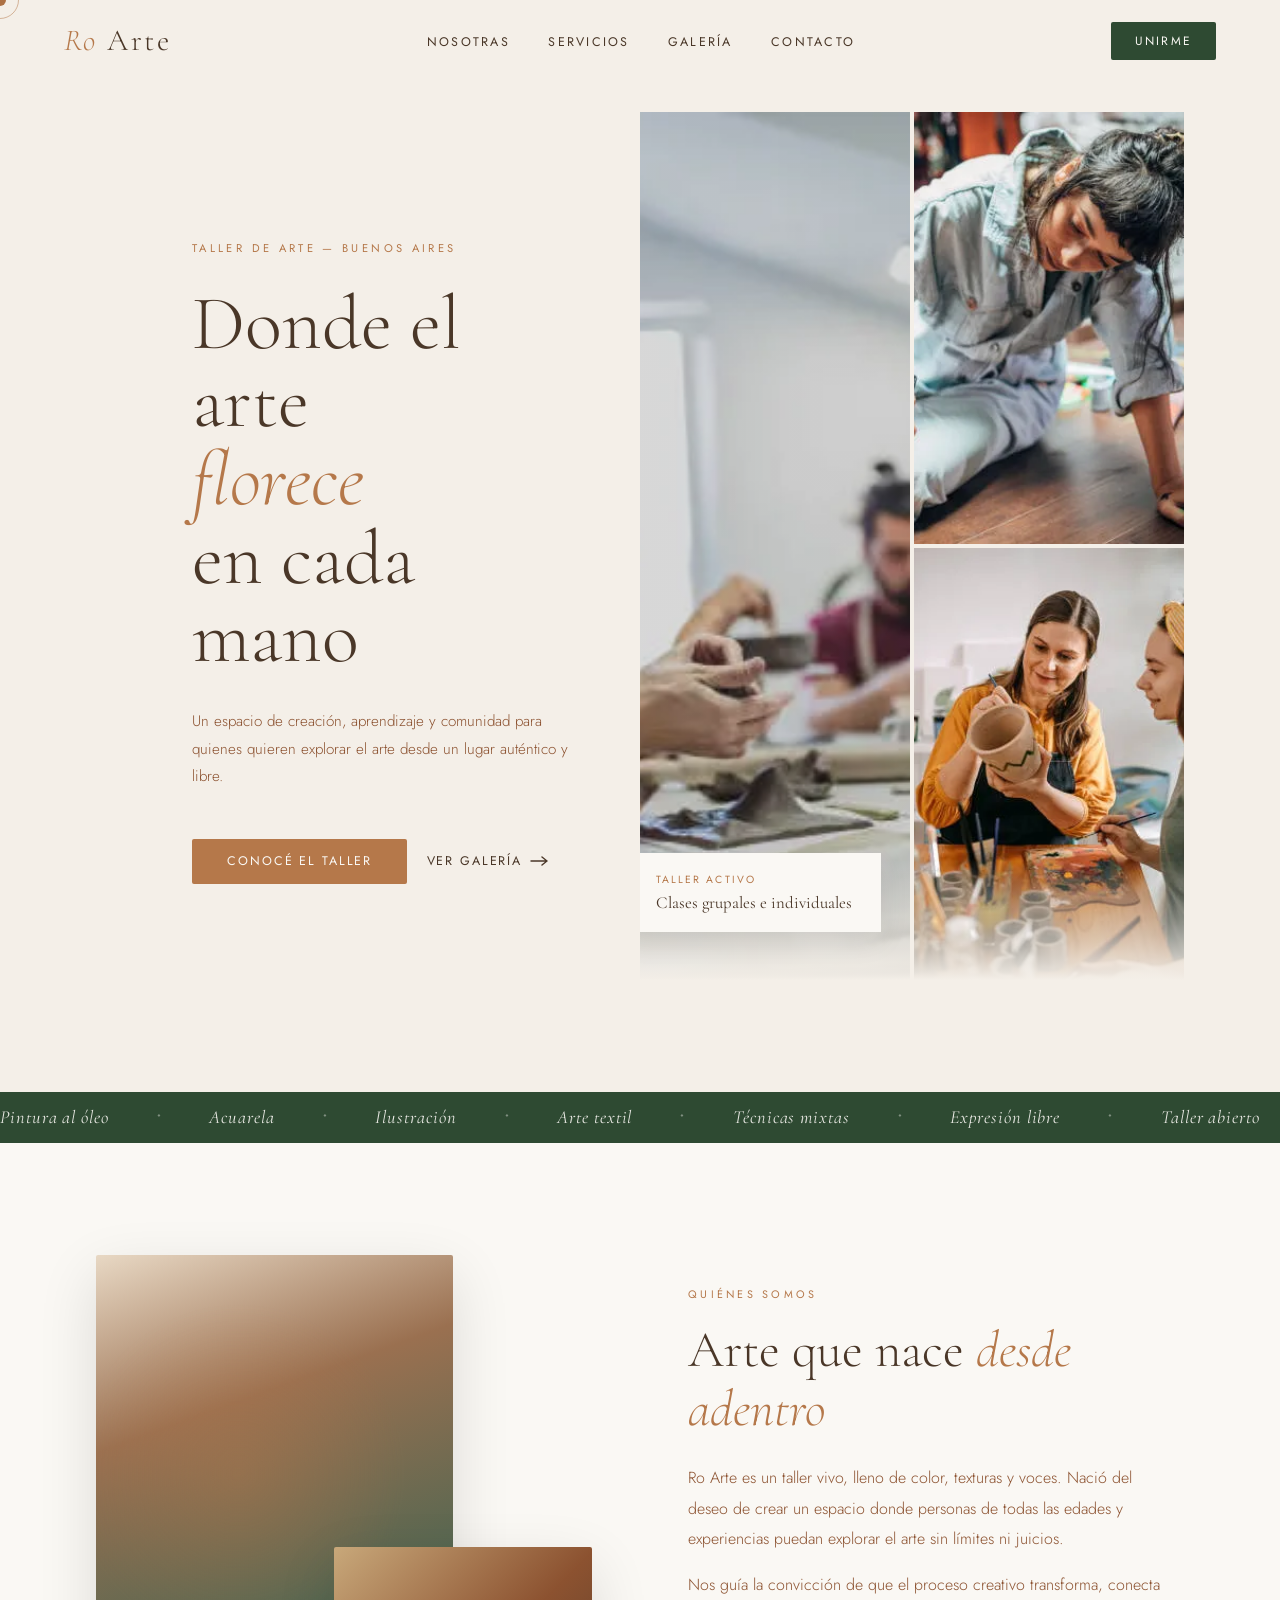
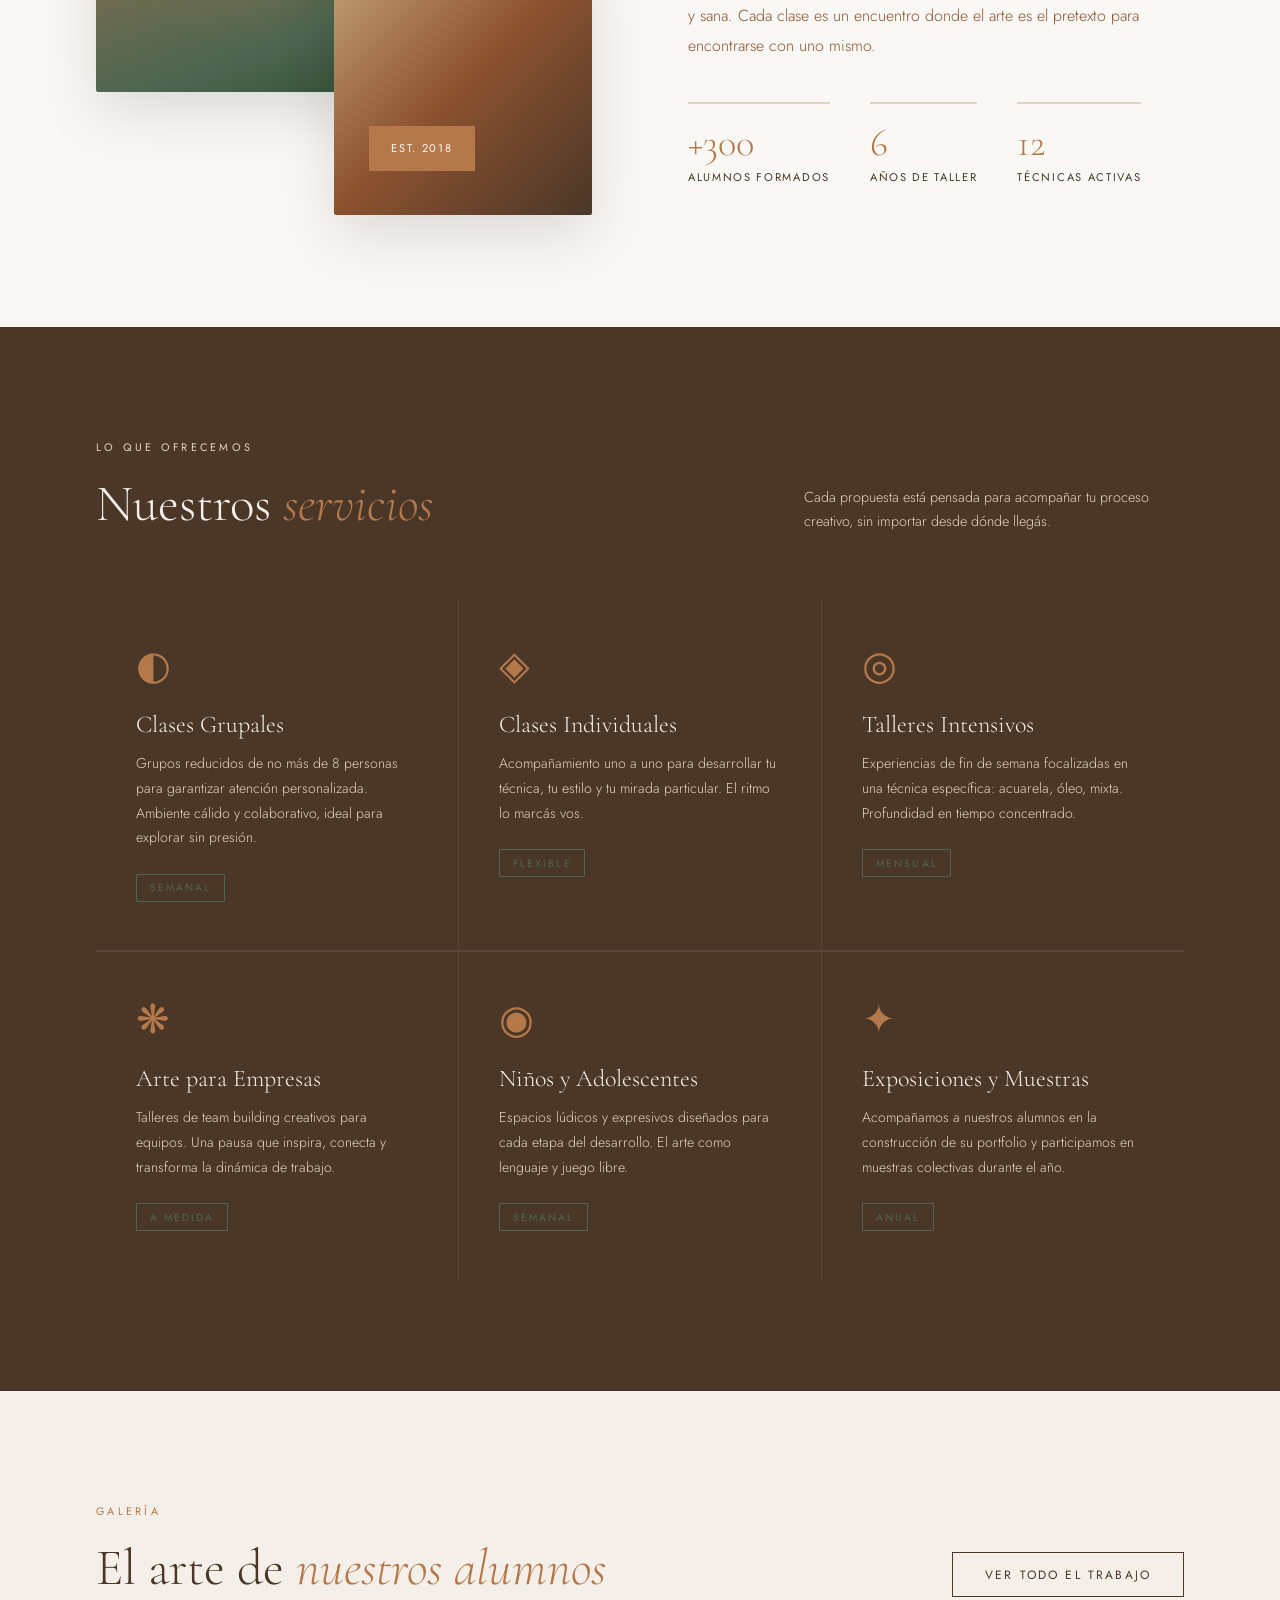
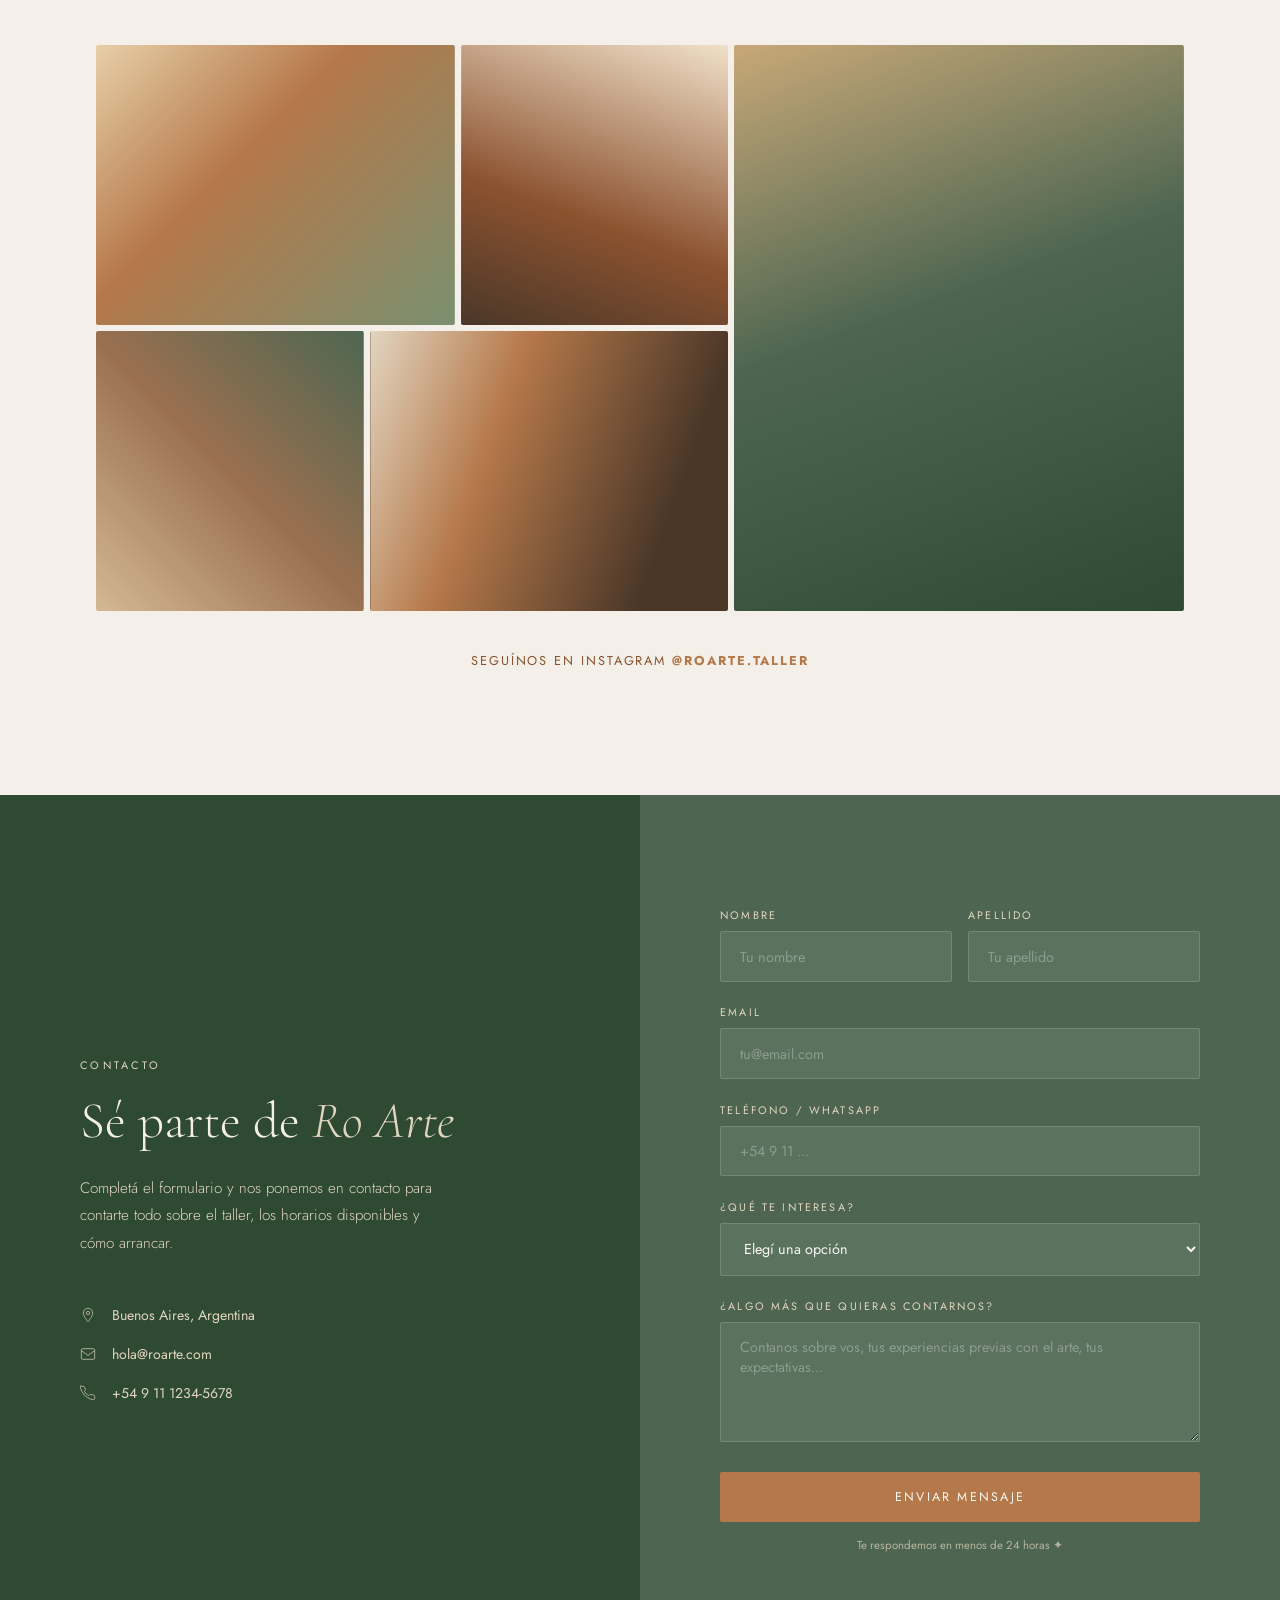
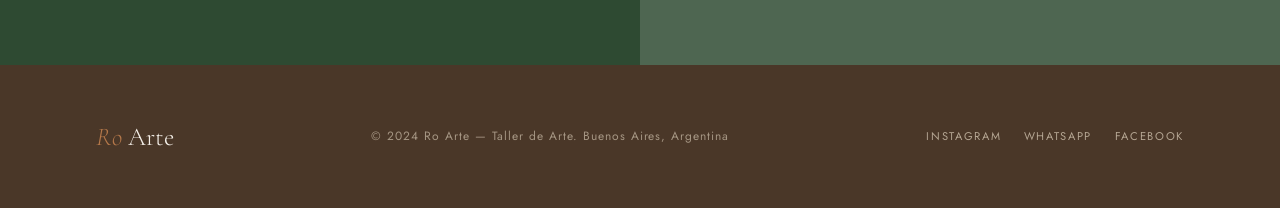
==== docs/index.html @ 4f94a100 "Add initial website structure and styling for Ro Arte art workshop - Create index.html with layout i" ====
<!DOCTYPE html>
<html lang="es">
<head>
  <meta charset="UTF-8" />
  <meta name="viewport" content="width=device-width, initial-scale=1.0" />
  <title>Ro Arte — Taller de Arte</title>
  <link rel="preconnect" href="https://fonts.googleapis.com" />
  <link rel="preconnect" href="https://fonts.gstatic.com" crossorigin />
  <link href="https://fonts.googleapis.com/css2?family=Cormorant+Garamond:ital,wght@0,300;0,400;0,600;1,300;1,400&family=Jost:wght@300;400;500&display=swap" rel="stylesheet" />
  <link rel="stylesheet" href="style.css" />
</head>
<body>

<!-- Custom cursor -->
<div id="cursor"></div>
<div id="cursor-ring"></div>

<!-- NAV -->
<nav id="navbar">
  <a href="#" class="nav-logo"><span>Ro</span> Arte</a>
  <ul class="nav-links">
    <li><a href="#about">Nosotras</a></li>
    <li><a href="#services">Servicios</a></li>
    <li><a href="#gallery">Galería</a></li>
    <li><a href="#contact">Contacto</a></li>
  </ul>
  <a href="#contact" class="nav-cta">Unirme</a>
</nav>

<!-- HERO -->
<section id="hero">
  <div class="hero-left">
    <p class="hero-eyebrow reveal">Taller de Arte — Buenos Aires</p>
    <h1 class="hero-title reveal reveal-d1">
      Donde el arte
      <em>florece</em>
      en cada mano
    </h1>
    <p class="hero-sub reveal reveal-d2">
      Un espacio de creación, aprendizaje y comunidad para quienes quieren explorar el arte desde un lugar auténtico y libre.
    </p>
    <div class="hero-actions reveal reveal-d3">
      <a href="#contact" class="btn-primary">Conocé el taller</a>
      <a href="#gallery" class="btn-outline">
        Ver galería
        <svg width="18" height="10" viewBox="0 0 18 10" fill="none">
          <path d="M1 5h16M12 1l5 4-5 4" stroke="currentColor" stroke-width="1.4" stroke-linecap="round"/>
        </svg>
      </a>
    </div>
  </div>
  <div class="hero-right">
    <div class="hero-img-grid">
      <div class="himg">
        <div class="himg-inner img-paint1"></div>
      </div>
      <div class="himg">
        <div class="himg-inner img-paint2"></div>
      </div>
      <div class="himg">
        <div class="himg-inner img-paint3"></div>
      </div>
    </div>
    <div class="hero-badge">
      <span>Taller activo</span>
      Clases grupales e individuales
    </div>
    <div class="hero-deco"></div>
  </div>
</section>

<!-- MARQUEE -->
<div class="marquee-wrap">
  <div class="marquee-inner">
    <span>Pintura al óleo</span><span class="dot">◆</span>
    <span>Acuarela</span><span class="dot">◆</span>
    <span>Ilustración</span><span class="dot">◆</span>
    <span>Arte textil</span><span class="dot">◆</span>
    <span>Técnicas mixtas</span><span class="dot">◆</span>
    <span>Expresión libre</span><span class="dot">◆</span>
    <span>Taller abierto</span><span class="dot">◆</span>
    <!-- duplicate for loop -->
    <span>Pintura al óleo</span><span class="dot">◆</span>
    <span>Acuarela</span><span class="dot">◆</span>
    <span>Ilustración</span><span class="dot">◆</span>
    <span>Arte textil</span><span class="dot">◆</span>
    <span>Técnicas mixtas</span><span class="dot">◆</span>
    <span>Expresión libre</span><span class="dot">◆</span>
    <span>Taller abierto</span><span class="dot">◆</span>
  </div>
</div>

<!-- QUIÉNES SOMOS -->
<section id="about">
  <div class="about-visual reveal">
    <div class="about-accent"></div>
    <div class="about-photo about-photo-main"></div>
    <div class="about-photo about-photo-small"></div>
    <div class="about-tag">Est. 2018</div>
  </div>
  <div class="about-content">
    <p class="section-label reveal">Quiénes somos</p>
    <h2 class="section-title reveal reveal-d1">Arte que nace <em>desde adentro</em></h2>
    <div class="about-body reveal reveal-d2">
      <p>Ro Arte es un taller vivo, lleno de color, texturas y voces. Nació del deseo de crear un espacio donde personas de todas las edades y experiencias puedan explorar el arte sin límites ni juicios.</p>
      <p>Nos guía la convicción de que el proceso creativo transforma, conecta y sana. Cada clase es un encuentro donde el arte es el pretexto para encontrarse con uno mismo.</p>
    </div>
    <div class="about-stats reveal reveal-d3">
      <div class="stat">
        <div class="stat-n">+300</div>
        <div class="stat-l">Alumnos formados</div>
      </div>
      <div class="stat">
        <div class="stat-n">6</div>
        <div class="stat-l">Años de taller</div>
      </div>
      <div class="stat">
        <div class="stat-n">12</div>
        <div class="stat-l">Técnicas activas</div>
      </div>
    </div>
  </div>
</section>

<!-- SERVICIOS -->
<section id="services">
  <div class="services-header">
    <div>
      <p class="section-label reveal">Lo que ofrecemos</p>
      <h2 class="section-title reveal reveal-d1">Nuestros <em>servicios</em></h2>
    </div>
    <p class="services-sub reveal reveal-d2">Cada propuesta está pensada para acompañar tu proceso creativo, sin importar desde dónde llegás.</p>
  </div>
  <div class="services-grid reveal reveal-d2">
    <div class="service-card">
      <div class="service-icon">◐</div>
      <div class="service-name">Clases Grupales</div>
      <div class="service-desc">Grupos reducidos de no más de 8 personas para garantizar atención personalizada. Ambiente cálido y colaborativo, ideal para explorar sin presión.</div>
      <span class="service-tag">Semanal</span>
    </div>
    <div class="service-card">
      <div class="service-icon">◈</div>
      <div class="service-name">Clases Individuales</div>
      <div class="service-desc">Acompañamiento uno a uno para desarrollar tu técnica, tu estilo y tu mirada particular. El ritmo lo marcás vos.</div>
      <span class="service-tag">Flexible</span>
    </div>
    <div class="service-card">
      <div class="service-icon">◎</div>
      <div class="service-name">Talleres Intensivos</div>
      <div class="service-desc">Experiencias de fin de semana focalizadas en una técnica específica: acuarela, óleo, mixta. Profundidad en tiempo concentrado.</div>
      <span class="service-tag">Mensual</span>
    </div>
    <div class="service-card">
      <div class="service-icon">❋</div>
      <div class="service-name">Arte para Empresas</div>
      <div class="service-desc">Talleres de team building creativos para equipos. Una pausa que inspira, conecta y transforma la dinámica de trabajo.</div>
      <span class="service-tag">A medida</span>
    </div>
    <div class="service-card">
      <div class="service-icon">◉</div>
      <div class="service-name">Niños y Adolescentes</div>
      <div class="service-desc">Espacios lúdicos y expresivos diseñados para cada etapa del desarrollo. El arte como lenguaje y juego libre.</div>
      <span class="service-tag">Semanal</span>
    </div>
    <div class="service-card">
      <div class="service-icon">✦</div>
      <div class="service-name">Exposiciones y Muestras</div>
      <div class="service-desc">Acompañamos a nuestros alumnos en la construcción de su portfolio y participamos en muestras colectivas durante el año.</div>
      <span class="service-tag">Anual</span>
    </div>
  </div>
</section>

<!-- GALERÍA -->
<section id="gallery">
  <div class="gallery-header">
    <div>
      <p class="section-label reveal">Galería</p>
      <h2 class="section-title reveal reveal-d1">El arte de <em>nuestros alumnos</em></h2>
    </div>
    <a href="#contact" class="btn-ghost reveal reveal-d2">Ver todo el trabajo</a>
  </div>
  <div class="gallery-grid reveal reveal-d1">
    <div class="gal g1">
      <div class="gal-inner gi1"></div>
      <span class="gal-label">Óleo sobre tela</span>
    </div>
    <div class="gal g2">
      <div class="gal-inner gi2"></div>
      <span class="gal-label">Acuarela</span>
    </div>
    <div class="gal g3">
      <div class="gal-inner gi3"></div>
      <span class="gal-label">Técnica mixta</span>
    </div>
    <div class="gal g4">
      <div class="gal-inner gi4"></div>
      <span class="gal-label">Ilustración</span>
    </div>
    <div class="gal g5">
      <div class="gal-inner gi5"></div>
      <span class="gal-label">Arte textil</span>
    </div>
  </div>
  <div class="gallery-more reveal">
    <p style="font-size:.8rem;letter-spacing:.15em;text-transform:uppercase;color:var(--clay);margin-bottom:.8rem;">Seguínos en Instagram <strong style="color:var(--sienna)">@roarte.taller</strong></p>
  </div>
</section>

<!-- CONTACTO -->
<section id="contact">
  <div class="contact-left">
    <p class="section-label reveal">Contacto</p>
    <h2 class="section-title reveal reveal-d1">Sé parte de <em>Ro Arte</em></h2>
    <p class="contact-desc reveal reveal-d2">Completá el formulario y nos ponemos en contacto para contarte todo sobre el taller, los horarios disponibles y cómo arrancar.</p>
    <div class="contact-info reveal reveal-d3">
      <div class="cinfo">
        <svg width="16" height="16" viewBox="0 0 24 24" fill="none" stroke="currentColor" stroke-width="1.5">
          <path d="M12 2C8.13 2 5 5.13 5 9c0 5.25 7 13 7 13s7-7.75 7-13c0-3.87-3.13-7-7-7z"/>
          <circle cx="12" cy="9" r="2.5"/>
        </svg>
        Buenos Aires, Argentina
      </div>
      <div class="cinfo">
        <svg width="16" height="16" viewBox="0 0 24 24" fill="none" stroke="currentColor" stroke-width="1.5">
          <rect x="2" y="4" width="20" height="16" rx="2"/>
          <path d="M2 7l10 7 10-7"/>
        </svg>
        <a href="mailto:hola@roarte.com">hola@roarte.com</a>
      </div>
      <div class="cinfo">
        <svg width="16" height="16" viewBox="0 0 24 24" fill="none" stroke="currentColor" stroke-width="1.5">
          <path d="M22 16.92v3a2 2 0 01-2.18 2 19.79 19.79 0 01-8.63-3.07A19.5 19.5 0 013.07 9.81a19.79 19.79 0 01-3.07-8.63A2 2 0 012.18 2h3a2 2 0 012 1.72c.127.96.361 1.903.7 2.81a2 2 0 01-.45 2.11L6.91 9.91a16 16 0 006.06 6.06l1.27-1.27a2 2 0 012.11-.45c.907.339 1.85.573 2.81.7A2 2 0 0122 16.92z"/>
        </svg>
        <a href="tel:+5491112345678">+54 9 11 1234-5678</a>
      </div>
    </div>
  </div>

  <div class="contact-right">
    <form class="contact-form" id="contactForm" onsubmit="handleSubmit(event)">
      <div class="field-row">
        <div class="field-group">
          <label>Nombre</label>
          <input type="text" placeholder="Tu nombre" required />
        </div>
        <div class="field-group">
          <label>Apellido</label>
          <input type="text" placeholder="Tu apellido" required />
        </div>
      </div>
      <div class="field-group">
        <label>Email</label>
        <input type="email" placeholder="tu@email.com" required />
      </div>
      <div class="field-group">
        <label>Teléfono / WhatsApp</label>
        <input type="tel" placeholder="+54 9 11 ..." />
      </div>
      <div class="field-group">
        <label>¿Qué te interesa?</label>
        <select required>
          <option value="" disabled selected>Elegí una opción</option>
          <option>Clases grupales</option>
          <option>Clases individuales</option>
          <option>Taller intensivo</option>
          <option>Arte para niños / adolescentes</option>
          <option>Arte para empresas</option>
          <option>Solo quiero conocer el espacio</option>
        </select>
      </div>
      <div class="field-group">
        <label>¿Algo más que quieras contarnos?</label>
        <textarea placeholder="Contanos sobre vos, tus experiencias previas con el arte, tus expectativas..."></textarea>
      </div>
      <button type="submit" class="form-submit">Enviar mensaje</button>
      <p class="form-note">Te respondemos en menos de 24 horas ✦</p>
    </form>
    <div class="form-success" id="formSuccess">
      <div class="check">🌿</div>
      <h3>¡Gracias por escribirnos!</h3>
      <p>Recibimos tu mensaje y te vamos a contactar pronto para contarte todo sobre el taller. ¡Bienvenida/o a la comunidad Ro Arte!</p>
    </div>
  </div>
</section>

<!-- FOOTER -->
<footer>
  <div class="footer-logo"><span>Ro</span> Arte</div>
  <p class="footer-copy">© 2024 Ro Arte — Taller de Arte. Buenos Aires, Argentina</p>
  <div class="footer-social">
    <a href="#">Instagram</a>
    <a href="#">WhatsApp</a>
    <a href="#">Facebook</a>
  </div>
</footer>

<!-- JS -->
    <script src="script.js"></script>
    <!-- Bootstrap JS -->
    <script src="https://cdn.jsdelivr.net/npm/bootstrap@5.3.0/dist/js/bootstrap.bundle.min.js"></script>
</body>
</html>
---- docs/style.css ----
:root {
      --cream:    #f4efe8;
      --sand:     #e2d5c0;
      --sienna:   #b5784a;
      --clay:     #8c5230;
      --bark:     #4a3728;
      --sage:     #7a9070;
      --moss:     #4e6651;
      --fern:     #2e4a32;
      --white:    #faf8f4;
      --text:     #2e2218;
    }

    *, *::before, *::after { box-sizing: border-box; margin: 0; padding: 0; }

    html { scroll-behavior: smooth; }

    body {
      font-family: 'Jost', sans-serif;
      background: var(--cream);
      color: var(--text);
      overflow-x: hidden;
    }

    /* ── CURSOR ── */
    body { cursor: none; }
    #cursor {
      position: fixed; top: 0; left: 0; pointer-events: none; z-index: 9999;
      width: 12px; height: 12px; background: var(--sienna);
      border-radius: 50%; transform: translate(-50%,-50%);
      transition: transform .15s ease, background .2s;
      mix-blend-mode: multiply;
    }
    #cursor-ring {
      position: fixed; top: 0; left: 0; pointer-events: none; z-index: 9998;
      width: 38px; height: 38px; border: 1.5px solid var(--sienna);
      border-radius: 50%; transform: translate(-50%,-50%);
      transition: transform .35s ease, opacity .2s;
      opacity: .5;
    }

    /* ── NAV ── */
    nav {
      position: fixed; top: 0; left: 0; right: 0; z-index: 100;
      display: flex; align-items: center; justify-content: space-between;
      padding: 1.4rem 4rem;
      transition: background .4s, padding .3s;
    }
    nav.scrolled {
      background: rgba(244,239,232,.92);
      backdrop-filter: blur(12px);
      padding: 1rem 4rem;
      border-bottom: 1px solid var(--sand);
    }
    .nav-logo {
      font-family: 'Cormorant Garamond', serif;
      font-size: 1.9rem; font-weight: 300; letter-spacing: .08em;
      color: var(--bark); text-decoration: none;
    }
    .nav-logo span { color: var(--sienna); font-style: italic; }
    .nav-links { display: flex; gap: 2.4rem; list-style: none; }
    .nav-links a {
      font-size: .78rem; letter-spacing: .18em; text-transform: uppercase;
      color: var(--bark); text-decoration: none; font-weight: 400;
      position: relative; padding-bottom: 2px;
    }
    .nav-links a::after {
      content: ''; position: absolute; bottom: 0; left: 0;
      width: 0; height: 1px; background: var(--sienna);
      transition: width .3s ease;
    }
    .nav-links a:hover::after { width: 100%; }
    .nav-cta {
      font-size: .75rem; letter-spacing: .18em; text-transform: uppercase;
      background: var(--fern); color: var(--white);
      padding: .6rem 1.5rem; border: none; border-radius: 2px;
      text-decoration: none; font-family: 'Jost', sans-serif;
      transition: background .25s;
    }
    .nav-cta:hover { background: var(--moss); }

    /* ── HERO ── */
    #hero {
      min-height: 100vh;
      display: grid; grid-template-columns: 1fr 1fr;
      position: relative; overflow: hidden;
    }
    .hero-left {
      display: flex; flex-direction: column; justify-content: center;
      padding: 8rem 4rem 6rem 6rem;
      position: relative; z-index: 2;
    }
    .hero-eyebrow {
      font-size: .7rem; letter-spacing: .3em; text-transform: uppercase;
      color: var(--sienna); margin-bottom: 1.8rem; font-weight: 400;
    }
    .hero-title {
      font-family: 'Cormorant Garamond', serif;
      font-size: clamp(4rem, 6vw, 7rem);
      font-weight: 300; line-height: 1.02;
      color: var(--bark);
    }
    .hero-title em {
      font-style: italic; color: var(--sienna);
      display: block;
    }
    .hero-sub {
      margin-top: 2rem; max-width: 380px;
      font-size: .95rem; line-height: 1.8;
      color: var(--clay); font-weight: 300;
    }
    .hero-actions { margin-top: 3rem; display: flex; gap: 1.2rem; align-items: center; }
    .btn-primary {
      background: var(--sienna); color: var(--white);
      padding: .85rem 2.2rem; border: none; border-radius: 2px;
      font-family: 'Jost', sans-serif; font-size: .78rem;
      letter-spacing: .15em; text-transform: uppercase;
      text-decoration: none; transition: background .25s, transform .2s;
    }
    .btn-primary:hover { background: var(--clay); transform: translateY(-1px); }
    .btn-outline {
      color: var(--bark); font-size: .78rem;
      letter-spacing: .15em; text-transform: uppercase;
      text-decoration: none; display: flex; align-items: center; gap: .5rem;
    }
    .btn-outline svg { transition: transform .25s; }
    .btn-outline:hover svg { transform: translateX(4px); }

    .hero-right {
      position: relative; overflow: hidden;
    }
    .hero-img-grid {
      height: 100%; display: grid;
      grid-template-rows: 1fr 1fr;
      grid-template-columns: 1fr 1fr;
      gap: 4px;
    }
    .hero-img-grid .himg {
      overflow: hidden; position: relative;
    }
    .hero-img-grid .himg:first-child {
      grid-row: 1 / 3; /* full height */
    }
    .himg-inner {
      width: 100%; height: 100%;
      background-size: cover; background-position: center;
      transition: transform 6s ease;
    }
    #hero:hover .himg-inner { transform: scale(1.04); }

    .img-paint1 {
  background-image:
    linear-gradient(rgba(0,0,0,0.15), rgba(0,0,0,0.15)),
    url('../docs/img/arte1.webp');
}

.img-paint2 {
  background-image: url('../docs/img/arte2.webp');
}

.img-paint3 {
  background-image: url('../docs/img/arte3.webp');
}

.himg-inner {
  background-size: cover;
  background-position: center;
  background-repeat: no-repeat;
}

    .hero-badge {
      position: absolute; bottom: 3rem; left: -1rem;
      background: var(--white); padding: 1.2rem 1.8rem;
      border-left: 3px solid var(--sienna);
      font-family: 'Cormorant Garamond', serif; font-size: 1.05rem;
      color: var(--bark); z-index: 5; box-shadow: 0 8px 30px rgba(0,0,0,.08);
    }
    .hero-badge span { display: block; font-size: .65rem; font-family: 'Jost', sans-serif;
      letter-spacing: .2em; text-transform: uppercase; color: var(--sienna); margin-bottom: .3rem; }

    .hero-deco {
      position: absolute; bottom: 0; left: 0; right: 0;
      height: 120px; background: linear-gradient(to top, var(--cream), transparent);
      z-index: 3; pointer-events: none;
    }

    /* ── MARQUEE ── */
    .marquee-wrap {
      background: var(--fern); color: var(--white);
      padding: .9rem 0; overflow: hidden; white-space: nowrap;
    }
    .marquee-inner {
      display: inline-flex; gap: 3rem;
      animation: marquee 18s linear infinite;
    }
    .marquee-inner span {
      font-family: 'Cormorant Garamond', serif;
      font-size: 1.15rem; font-style: italic;
      opacity: .9; letter-spacing: .05em;
    }
    .marquee-inner .dot {
      font-style: normal; opacity: .4; font-size: .8rem;
    }
    @keyframes marquee {
      from { transform: translateX(0); }
      to { transform: translateX(-50%); }
    }

    /* ── SECTION SHARED ── */
    section { padding: 7rem 6rem; }
    .section-label {
      font-size: .68rem; letter-spacing: .3em; text-transform: uppercase;
      color: var(--sienna); margin-bottom: 1.2rem;
    }
    .section-title {
      font-family: 'Cormorant Garamond', serif;
      font-size: clamp(2.2rem, 4vw, 3.5rem);
      font-weight: 300; color: var(--bark); line-height: 1.15;
    }
    .section-title em { font-style: italic; color: var(--sienna); }

    /* ── QUIÉNES SOMOS ── */
    #about {
      background: var(--white);
      display: grid; grid-template-columns: 1fr 1fr; gap: 6rem; align-items: center;
    }
    .about-visual {
      position: relative; height: 560px;
    }
    .about-photo {
      position: absolute; border-radius: 2px; overflow: hidden;
      box-shadow: 0 20px 60px rgba(0,0,0,.12);
    }
    .about-photo-main {
      width: 72%; height: 78%;
      top: 0; left: 0;
      background-image:
        radial-gradient(ellipse at 40% 50%, #b5784a55 0%, transparent 55%),
        linear-gradient(160deg, #e8d8c4 0%, #9a7050 35%, #4e6651 80%, #2e4a32 100%);
    }
    .about-photo-small {
      width: 52%; height: 48%;
      bottom: 0; right: 0;
      background-image:
        linear-gradient(135deg, #c8a87a 0%, #8c5230 50%, #4a3728 100%);
    }
    .about-accent {
      position: absolute; top: 50%; left: 55%;
      transform: translate(-50%,-50%);
      width: 100px; height: 100px;
      background: var(--sand); border-radius: 50%;
      opacity: .5; z-index: 0;
    }
    .about-tag {
      position: absolute; bottom: 8%; left: 55%;
      background: var(--sienna); color: var(--white);
      padding: .9rem 1.4rem; font-size: .7rem;
      letter-spacing: .15em; text-transform: uppercase; z-index: 10;
    }
    .about-content .section-title { margin-bottom: 1.5rem; }
    .about-body {
      font-size: 1rem; line-height: 1.9;
      color: var(--clay); font-weight: 300; max-width: 480px;
    }
    .about-body p + p { margin-top: 1rem; }
    .about-stats {
      margin-top: 2.5rem;
      display: flex; gap: 2.5rem;
    }
    .stat { border-top: 2px solid var(--sand); padding-top: 1rem; }
    .stat-n {
      font-family: 'Cormorant Garamond', serif;
      font-size: 2.4rem; font-weight: 300; color: var(--sienna);
    }
    .stat-l {
      font-size: .7rem; letter-spacing: .15em; text-transform: uppercase;
      color: var(--bark); margin-top: .2rem;
    }

    /* ── SERVICIOS ── */
    #services { background: var(--bark); color: var(--cream); }
    #services .section-label { color: var(--sand); }
    #services .section-title { color: var(--cream); }
    #services .section-title em { color: var(--sienna); }
    .services-header { margin-bottom: 4rem; display: flex; justify-content: space-between; align-items: flex-end; flex-wrap: wrap; gap: 1rem; }
    .services-sub { color: var(--sand); font-size: .9rem; line-height: 1.7; max-width: 380px; font-weight: 300; }
    .services-grid { display: grid; grid-template-columns: repeat(3, 1fr); gap: 1.5px; background: rgba(255,255,255,.08); }
    .service-card {
      background: var(--bark); padding: 3rem 2.5rem;
      transition: background .3s; position: relative; overflow: hidden;
    }
    .service-card::before {
      content: ''; position: absolute; top: 0; left: 0;
      width: 0; height: 3px; background: var(--sienna);
      transition: width .4s ease;
    }
    .service-card:hover { background: #5a3d2a; }
    .service-card:hover::before { width: 100%; }
    .service-icon {
      font-family: 'Cormorant Garamond', serif;
      font-size: 2.5rem; color: var(--sienna); margin-bottom: 1.5rem; line-height: 1;
    }
    .service-name {
      font-family: 'Cormorant Garamond', serif;
      font-size: 1.5rem; font-weight: 300; color: var(--cream);
      margin-bottom: .8rem;
    }
    .service-desc { font-size: .88rem; line-height: 1.75; color: var(--sand); font-weight: 300; }
    .service-tag {
      display: inline-block; margin-top: 1.5rem;
      font-size: .65rem; letter-spacing: .2em; text-transform: uppercase;
      color: var(--moss); border: 1px solid var(--moss);
      padding: .35rem .8rem; border-radius: 1px;
    }

    /* ── GALERÍA ── */
    #gallery { background: var(--cream); padding: 7rem 0; }
    #gallery .gallery-header { padding: 0 6rem; margin-bottom: 3rem; display: flex; justify-content: space-between; align-items: flex-end; }
    .gallery-grid {
      display: grid;
      grid-template-columns: repeat(12, 1fr);
      grid-template-rows: 280px 280px;
      gap: 6px;
      padding: 0 6rem;
    }
    .gal {
      overflow: hidden; border-radius: 2px; position: relative;
      cursor: pointer;
    }
    .gal::after {
      content: ''; position: absolute; inset: 0;
      background: rgba(74,55,40,0);
      transition: background .35s;
    }
    .gal:hover::after { background: rgba(74,55,40,.25); }
    .gal-inner {
      width: 100%; height: 100%;
      background-size: cover; background-position: center;
      transition: transform .6s ease;
    }
    .gal:hover .gal-inner { transform: scale(1.06); }

    /* layout */
    .g1 { grid-column: 1 / 5; grid-row: 1; }
    .g2 { grid-column: 5 / 8; grid-row: 1; }
    .g3 { grid-column: 8 / 13; grid-row: 1 / 3; }
    .g4 { grid-column: 1 / 4; grid-row: 2; }
    .g5 { grid-column: 4 / 8; grid-row: 2; }

    /* gallery image styles */
    .gi1 { background-image: linear-gradient(135deg,#e8cfa8 0%,#b5784a 40%,#7a9070 100%); }
    .gi2 { background-image: linear-gradient(200deg,#f0e0c8 0%,#8c5230 60%,#4a3728 100%); }
    .gi3 { background-image: linear-gradient(160deg,#c8a878 0%,#4e6651 45%,#2e4a32 100%); }
    .gi4 { background-image: linear-gradient(45deg,#d4b896 0%,#9a7050 50%,#4e6651 100%); }
    .gi5 { background-image: linear-gradient(110deg,#e2d5c0 0%,#b5784a 35%,#4a3728 80%); }

    .gal-label {
      position: absolute; bottom: 1.2rem; left: 1.2rem; z-index: 5;
      font-size: .62rem; letter-spacing: .2em; text-transform: uppercase;
      color: rgba(255,255,255,.7); font-family: 'Jost', sans-serif;
      opacity: 0; transform: translateY(6px); transition: opacity .3s, transform .3s;
    }
    .gal:hover .gal-label { opacity: 1; transform: translateY(0); }

    .gallery-more {
      padding: 2.5rem 6rem 0;
      text-align: center;
    }
    .btn-ghost {
      font-size: .75rem; letter-spacing: .18em; text-transform: uppercase;
      color: var(--bark); border: 1.5px solid var(--bark);
      padding: .8rem 2rem; text-decoration: none;
      transition: background .25s, color .25s;
      display: inline-block; margin-top: .5rem;
    }
    .btn-ghost:hover { background: var(--bark); color: var(--white); }

    /* ── CONTACTO ── */
    #contact {
      background: var(--fern); color: var(--cream);
      display: grid; grid-template-columns: 1fr 1fr; gap: 0;
      padding: 0;
    }
    .contact-left {
      padding: 7rem 5rem;
      display: flex; flex-direction: column; justify-content: center;
    }
    #contact .section-label { color: var(--sand); }
    #contact .section-title { color: var(--cream); }
    #contact .section-title em { color: var(--sand); font-style: italic; }
    .contact-desc { margin-top: 1.5rem; font-size: .95rem; line-height: 1.8; color: var(--sand); font-weight: 300; max-width: 360px; }
    .contact-info { margin-top: 3rem; display: flex; flex-direction: column; gap: 1.2rem; }
    .cinfo { display: flex; align-items: center; gap: 1rem; font-size: .88rem; color: var(--sand); }
    .cinfo svg { flex-shrink: 0; opacity: .7; }
    .cinfo a { color: var(--sand); text-decoration: none; }
    .cinfo a:hover { color: var(--white); }

    .contact-right {
      background: var(--moss);
      padding: 7rem 5rem;
    }
    .contact-form { display: flex; flex-direction: column; gap: 1.4rem; }
    .field-group { display: flex; flex-direction: column; gap: .5rem; }
    .field-group label {
      font-size: .68rem; letter-spacing: .2em; text-transform: uppercase;
      color: var(--sand); font-weight: 400;
    }
    .field-group input,
    .field-group select,
    .field-group textarea {
      background: rgba(255,255,255,.08);
      border: 1px solid rgba(255,255,255,.15);
      color: var(--white); padding: .9rem 1.2rem;
      font-family: 'Jost', sans-serif; font-size: .9rem;
      outline: none; border-radius: 2px; width: 100%;
      transition: border .25s, background .25s;
    }
    .field-group input::placeholder,
    .field-group textarea::placeholder { color: rgba(255,255,255,.3); }
    .field-group input:focus,
    .field-group select:focus,
    .field-group textarea:focus {
      border-color: var(--sand);
      background: rgba(255,255,255,.12);
    }
    .field-group select option { background: var(--moss); color: var(--white); }
    .field-group textarea { resize: vertical; min-height: 120px; }
    .field-row { display: grid; grid-template-columns: 1fr 1fr; gap: 1rem; }
    .form-submit {
      background: var(--sienna); color: var(--white);
      padding: 1rem 2.5rem; border: none;
      font-family: 'Jost', sans-serif; font-size: .78rem;
      letter-spacing: .18em; text-transform: uppercase;
      cursor: pointer; border-radius: 2px; width: 100%;
      transition: background .25s, transform .2s;
      margin-top: .5rem;
    }
    .form-submit:hover { background: var(--clay); transform: translateY(-1px); }
    .form-note {
      font-size: .72rem; color: var(--sand); opacity: .7;
      text-align: center; margin-top: -.5rem;
    }

    /* success state */
    .form-success {
      display: none; text-align: center;
      padding: 3rem 2rem;
    }
    .form-success.show { display: block; }
    .form-success .check {
      font-size: 3rem; margin-bottom: 1rem;
    }
    .form-success h3 {
      font-family: 'Cormorant Garamond', serif;
      font-size: 2rem; color: var(--cream); font-weight: 300;
      margin-bottom: .8rem;
    }
    .form-success p { color: var(--sand); font-size: .9rem; line-height: 1.7; }

    /* ── FOOTER ── */
    footer {
      background: var(--bark); color: var(--sand);
      padding: 3.5rem 6rem;
      display: flex; justify-content: space-between; align-items: center;
      flex-wrap: wrap; gap: 1.5rem;
    }
    .footer-logo {
      font-family: 'Cormorant Garamond', serif;
      font-size: 1.6rem; font-weight: 300; color: var(--cream);
    }
    .footer-logo span { color: var(--sienna); font-style: italic; }
    .footer-copy { font-size: .75rem; letter-spacing: .08em; opacity: .6; }
    .footer-social { display: flex; gap: 1.4rem; }
    .footer-social a {
      font-size: .7rem; letter-spacing: .15em; text-transform: uppercase;
      color: var(--sand); text-decoration: none; opacity: .7;
      transition: opacity .25s;
    }
    .footer-social a:hover { opacity: 1; }

    /* ── SCROLL REVEAL ── */
    .reveal {
      opacity: 0; transform: translateY(28px);
      transition: opacity .8s ease, transform .8s ease;
    }
    .reveal.visible { opacity: 1; transform: translateY(0); }
    .reveal-d1 { transition-delay: .1s; }
    .reveal-d2 { transition-delay: .2s; }
    .reveal-d3 { transition-delay: .3s; }
    .reveal-d4 { transition-delay: .4s; }

    /* ── RESPONSIVE ── */
    @media (max-width: 1024px) {
      section { padding: 5rem 3rem; }
      nav { padding: 1.2rem 2.5rem; }
      nav.scrolled { padding: .9rem 2.5rem; }
      #hero { grid-template-columns: 1fr; }
      .hero-left { padding: 7rem 3rem 4rem; }
      .hero-right { height: 380px; }
      .hero-img-grid { grid-template-rows: 1fr; grid-template-columns: repeat(3,1fr); }
      .hero-img-grid .himg:first-child { grid-row: 1; }
      #about { grid-template-columns: 1fr; gap: 3rem; }
      .about-visual { height: 340px; }
      .services-grid { grid-template-columns: 1fr 1fr; }
      .gallery-grid { grid-template-columns: repeat(6,1fr); grid-template-rows: 220px 220px; padding: 0 3rem; }
      .g1 { grid-column: 1/4; } .g2 { grid-column: 4/7; }
      .g3 { grid-column: 1/4; grid-row: 2; } .g4 { grid-column: 4/7; grid-row: 2; }
      .g5 { display: none; }
      #gallery .gallery-header { padding: 0 3rem; }
      .gallery-more { padding: 2.5rem 3rem 0; }
      #contact { grid-template-columns: 1fr; }
      .contact-left, .contact-right { padding: 4rem 3rem; }
      footer { padding: 2.5rem 3rem; }
    }

    @media (max-width: 640px) {
      nav { padding: 1rem 1.5rem; }
      nav.scrolled { padding: .8rem 1.5rem; }
      .nav-links { display: none; }
      .hero-left { padding: 6rem 1.5rem 3rem; }
      section { padding: 4rem 1.5rem; }
      .services-grid { grid-template-columns: 1fr; }
      .gallery-grid { padding: 0 1.5rem; }
      .about-stats { flex-wrap: wrap; gap: 1.5rem; }
      footer { padding: 2rem 1.5rem; flex-direction: column; text-align: center; }
      .field-row { grid-template-columns: 1fr; }
    }
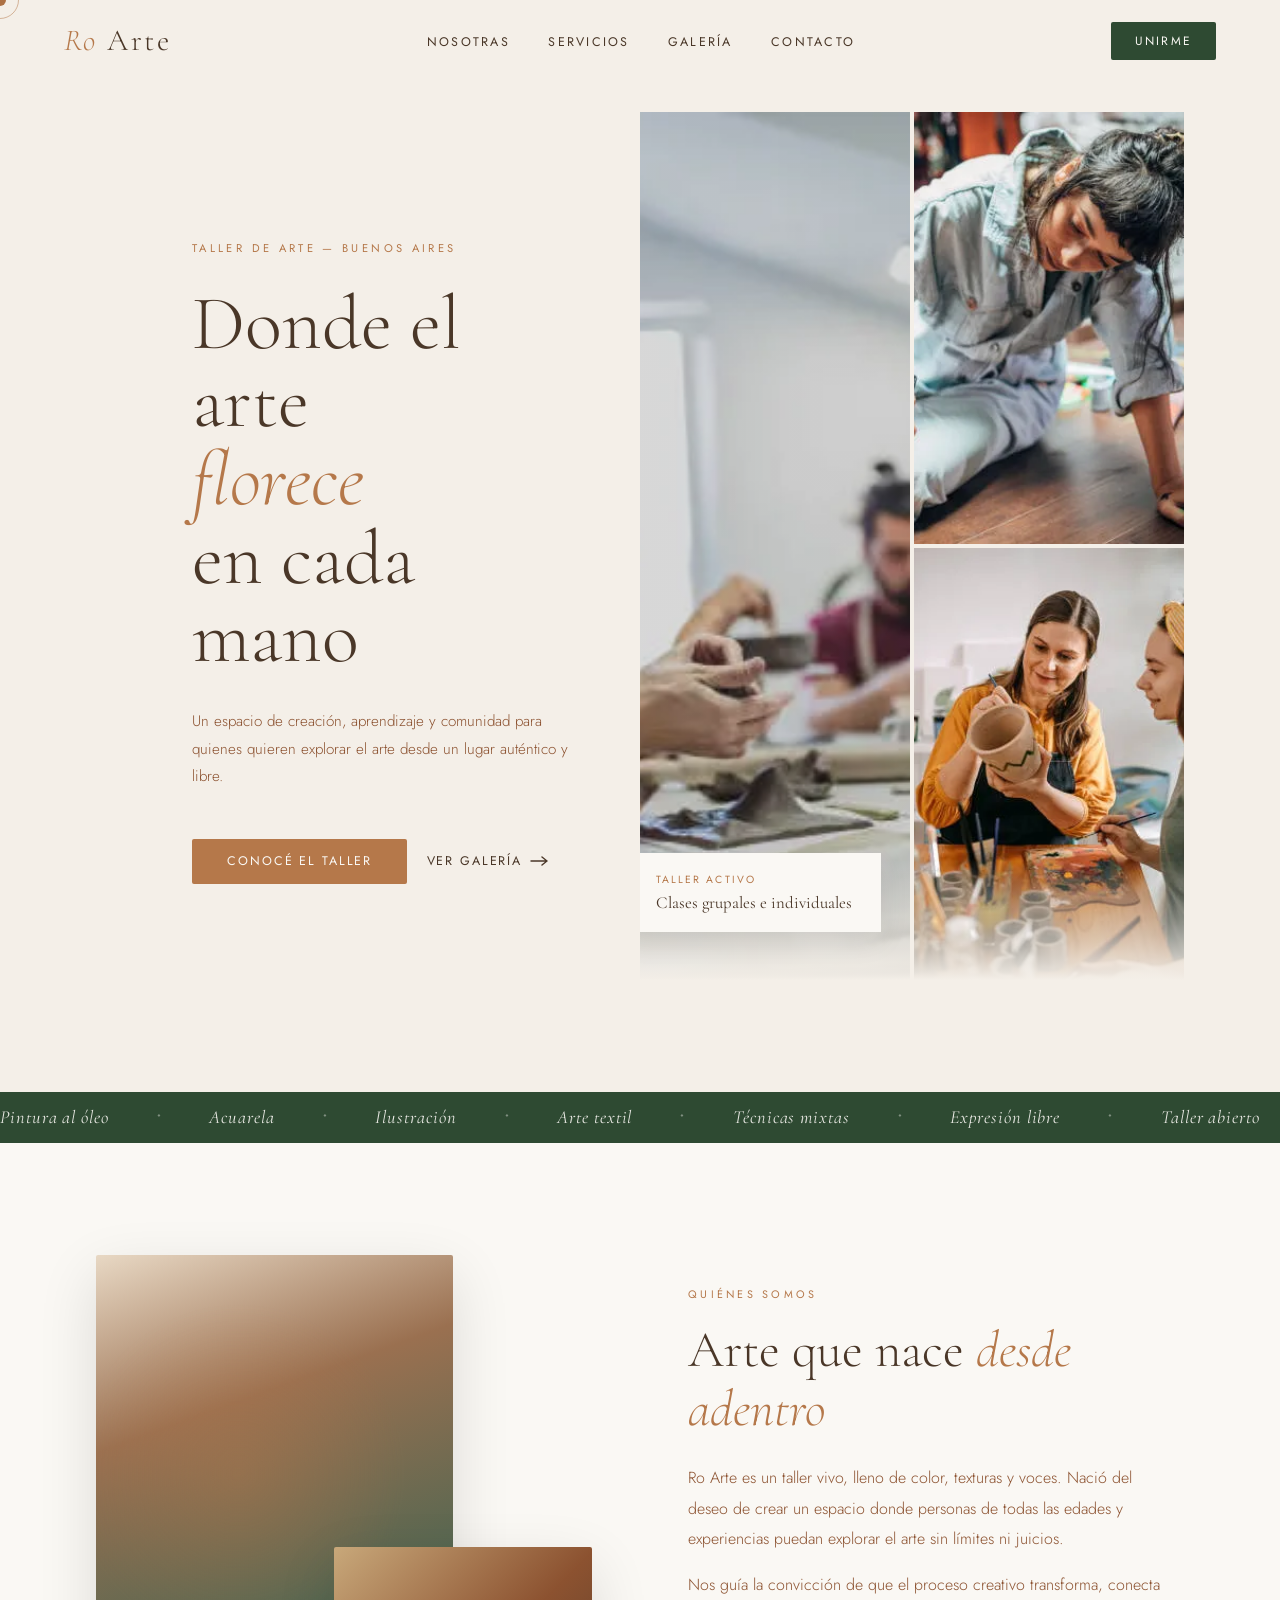
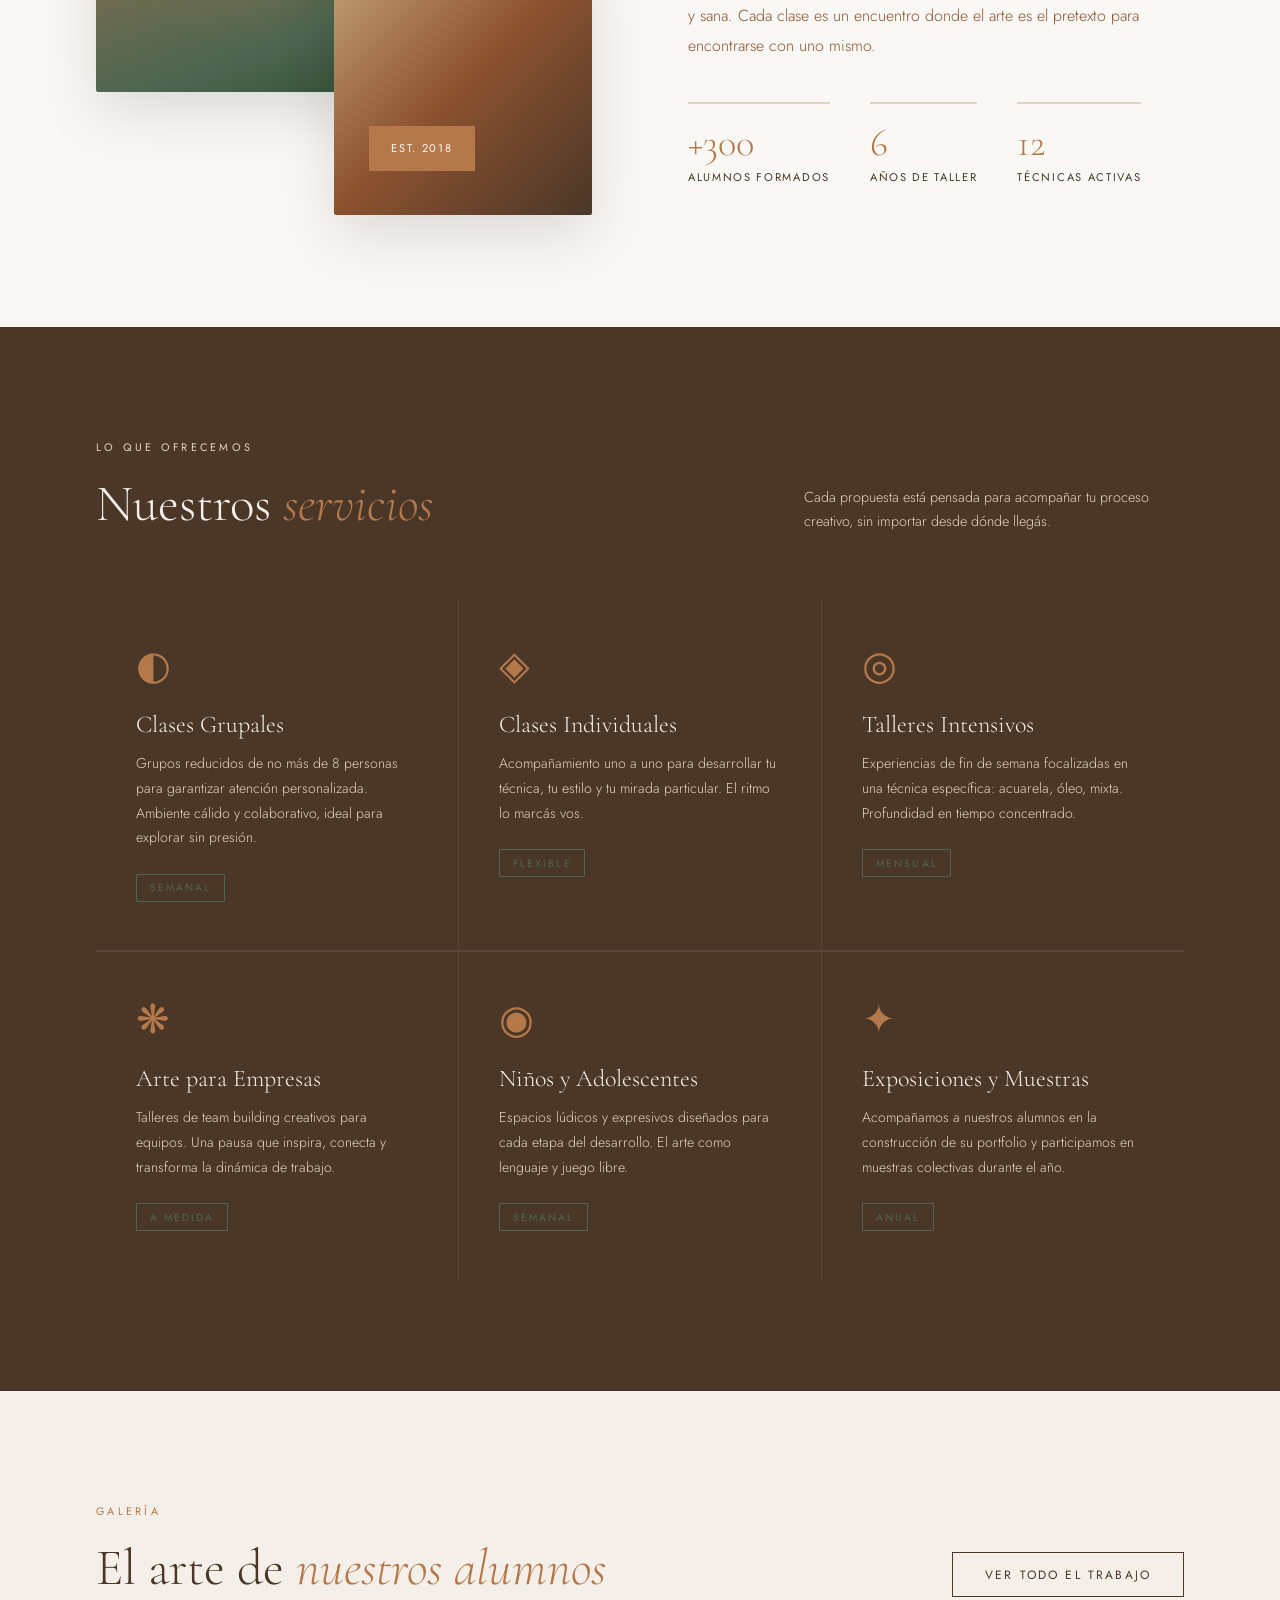
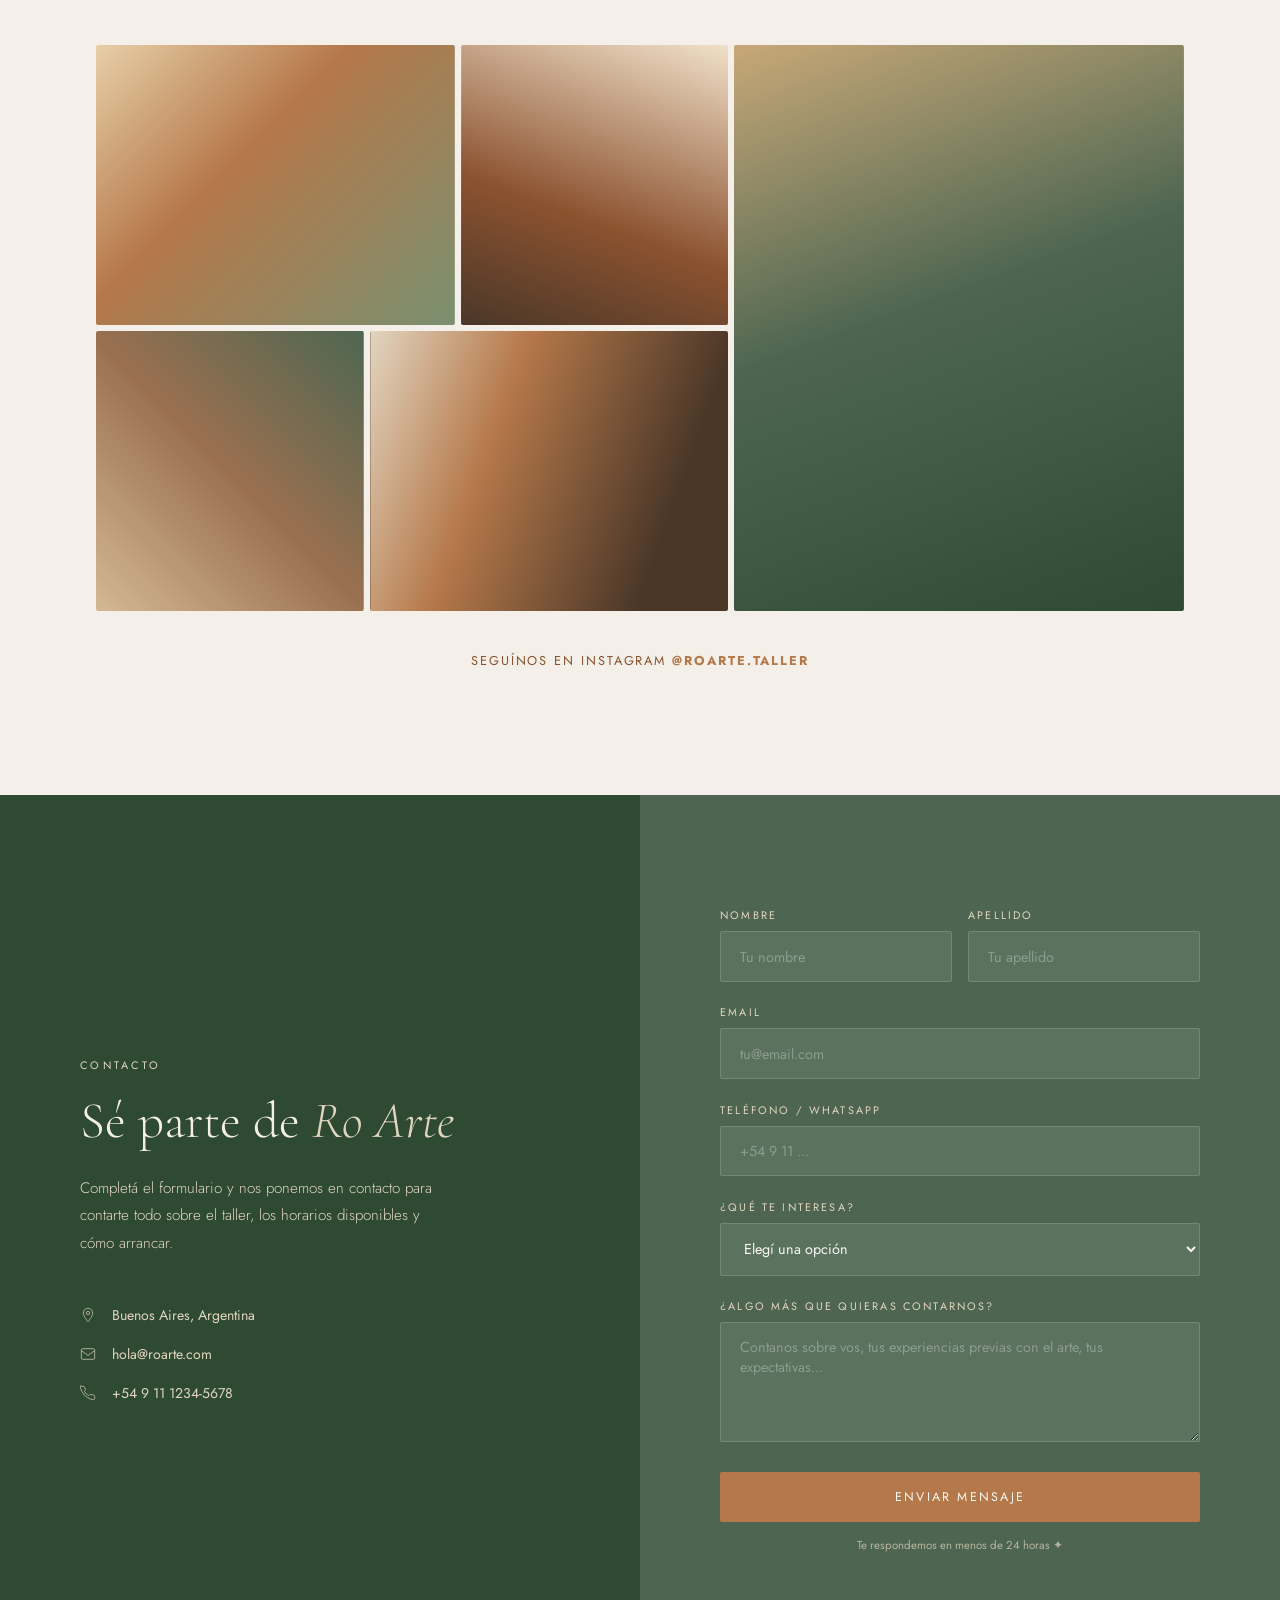
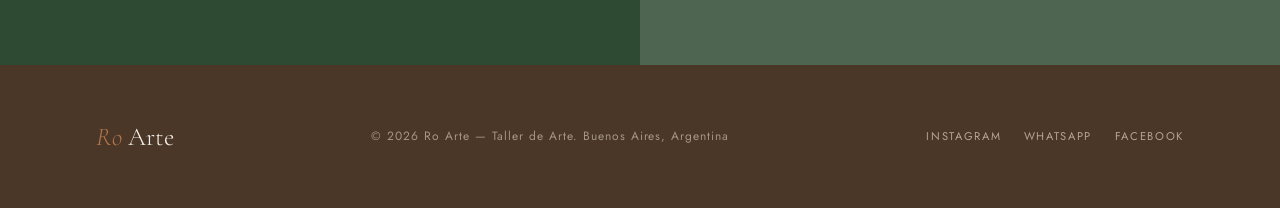
==== commit 9e644ef8: "fix: Update footer year and add social media links for Ro Arte" ====
--- a/docs/index.html
+++ b/docs/index.html
@@ -287,11 +287,11 @@
 <!-- FOOTER -->
 <footer>
   <div class="footer-logo"><span>Ro</span> Arte</div>
-  <p class="footer-copy">© 2024 Ro Arte — Taller de Arte. Buenos Aires, Argentina</p>
+  <p class="footer-copy">© 2026 Ro Arte — Taller de Arte. Buenos Aires, Argentina</p>
   <div class="footer-social">
-    <a href="#">Instagram</a>
-    <a href="#">WhatsApp</a>
-    <a href="#">Facebook</a>
+    <a href="https://www.instagram.com/taller.roarte/">Instagram</a>
+    <a href="https://wa.me/5491165964754">WhatsApp</a>
+    <a href="https://www.facebook.com/taller.roarte/">Facebook</a>
   </div>
 </footer>
 
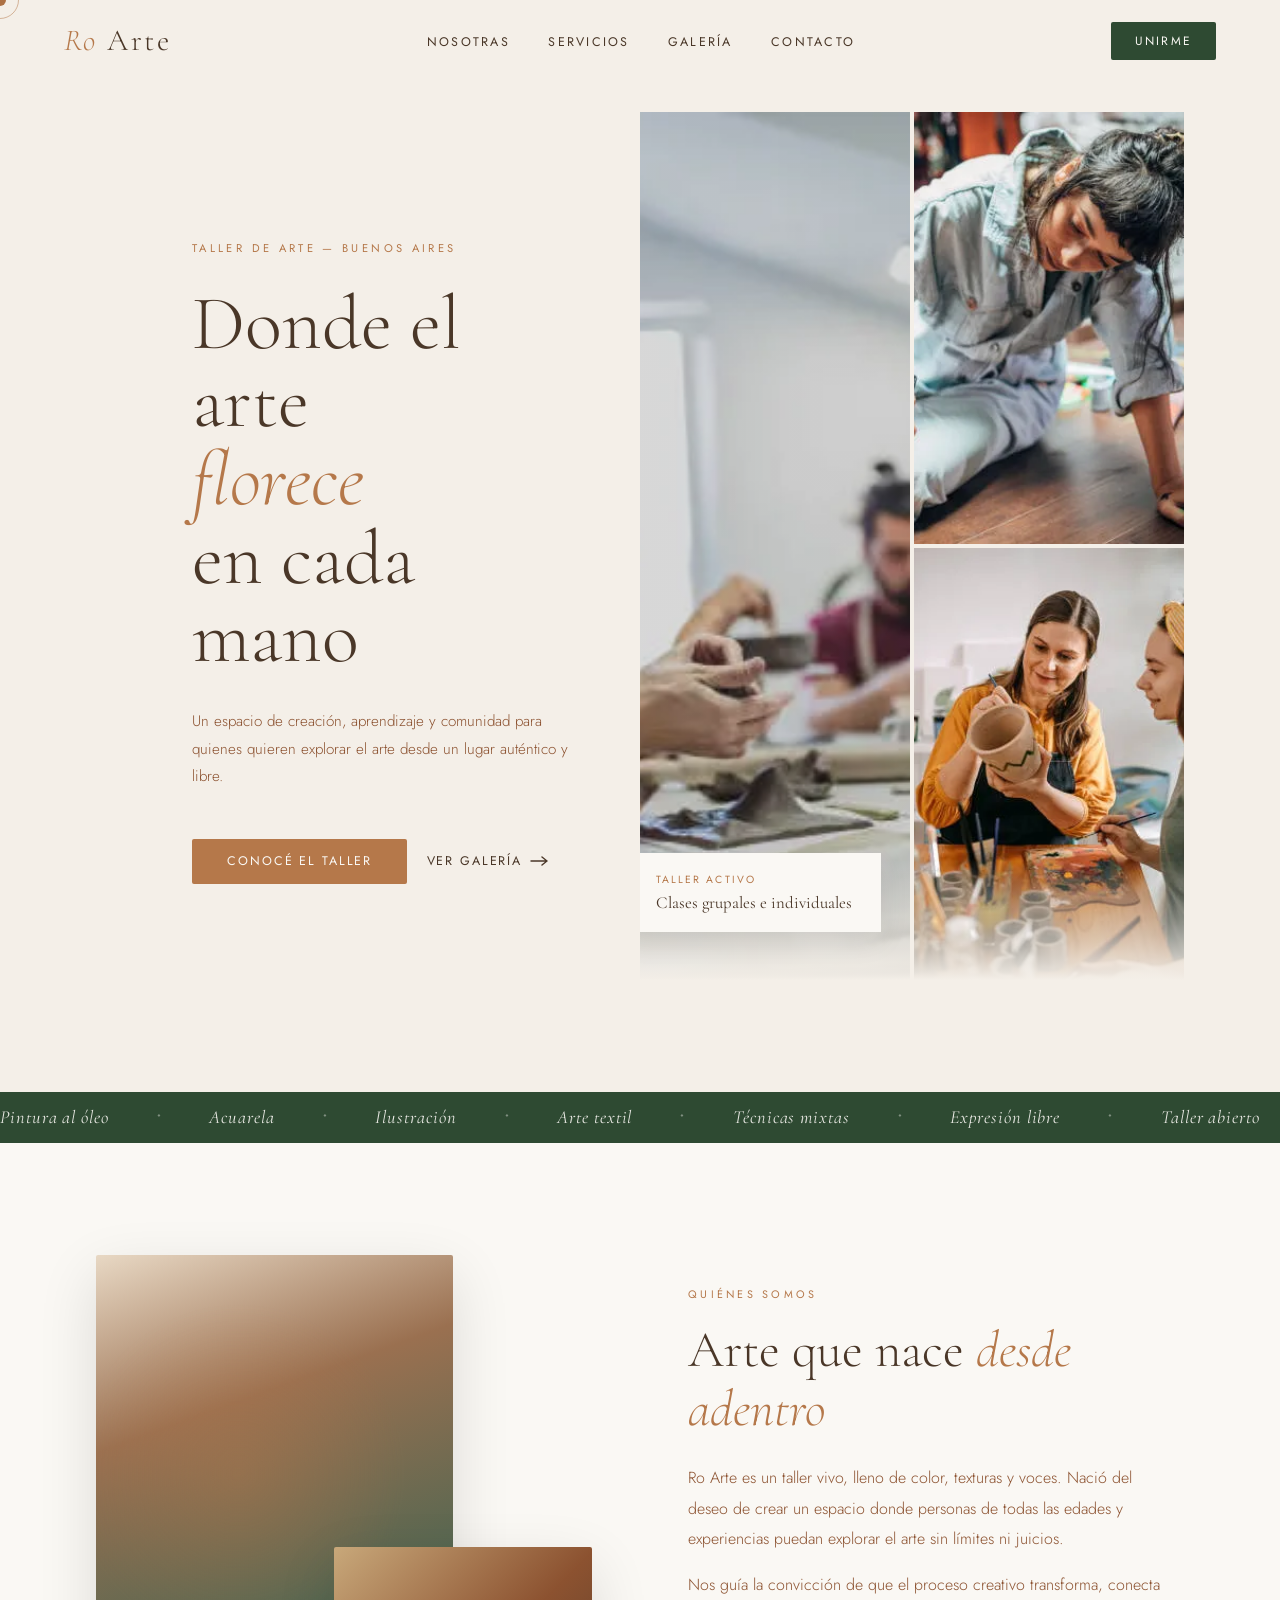
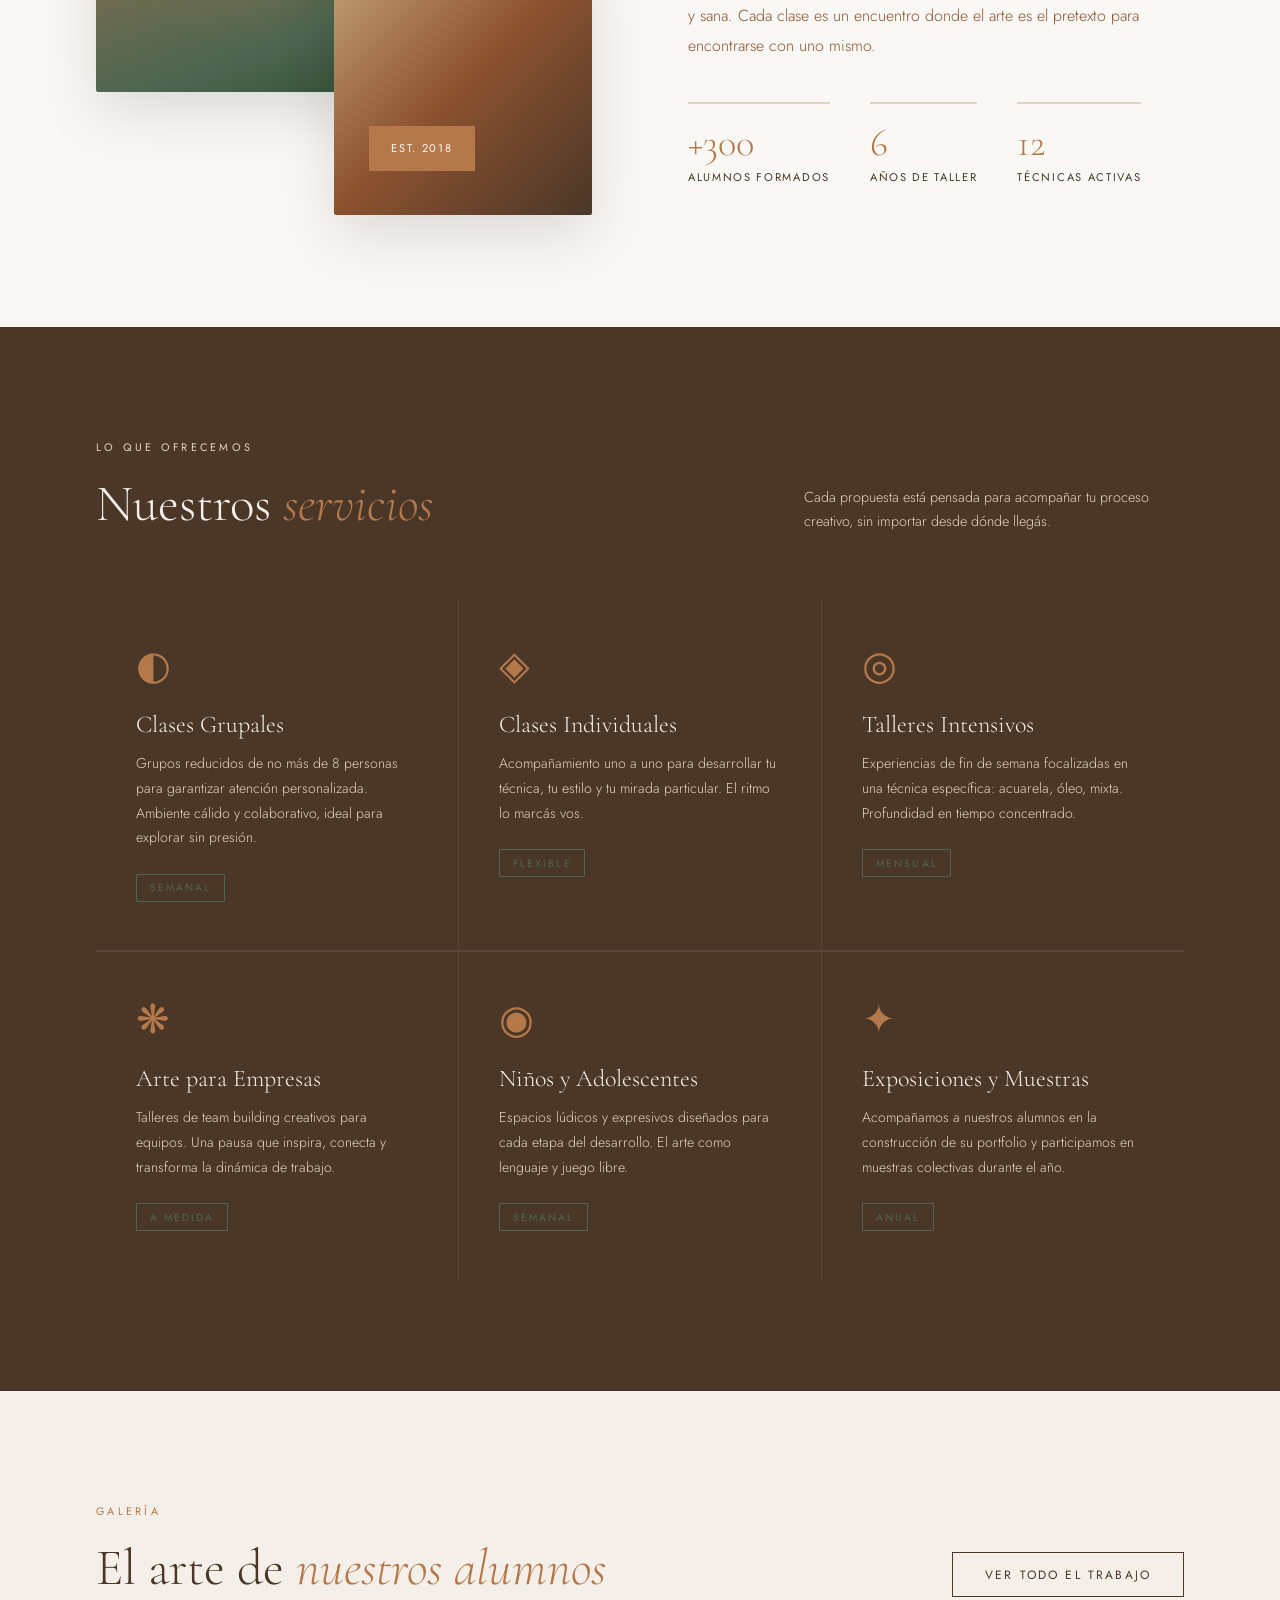
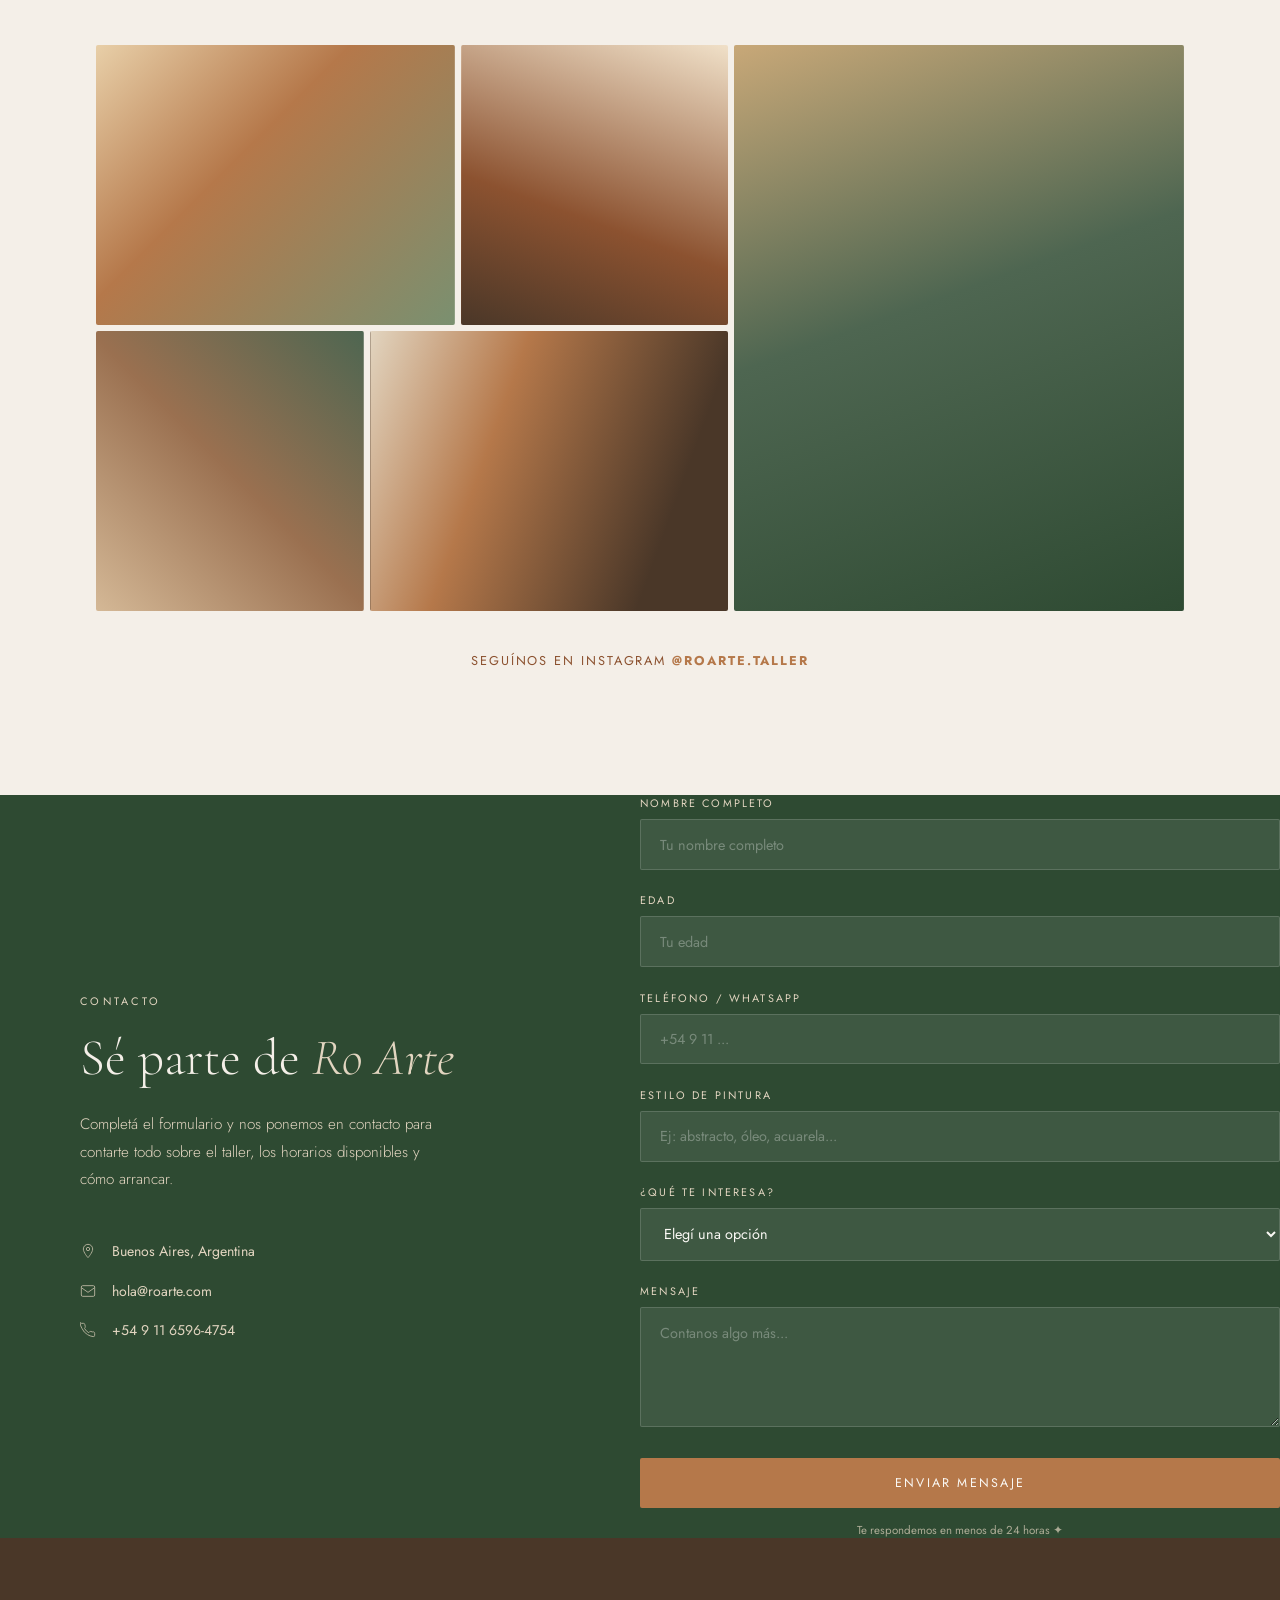
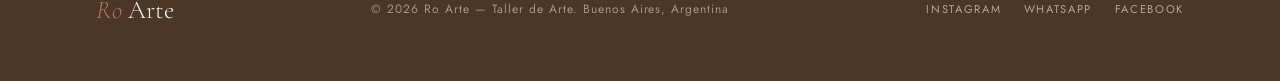
==== commit 8e1b3de1: "feat: Update contact form fields for improved user input and clarity" ====
--- a/docs/index.html
+++ b/docs/index.html
@@ -232,50 +232,56 @@
         <svg width="16" height="16" viewBox="0 0 24 24" fill="none" stroke="currentColor" stroke-width="1.5">
           <path d="M22 16.92v3a2 2 0 01-2.18 2 19.79 19.79 0 01-8.63-3.07A19.5 19.5 0 013.07 9.81a19.79 19.79 0 01-3.07-8.63A2 2 0 012.18 2h3a2 2 0 012 1.72c.127.96.361 1.903.7 2.81a2 2 0 01-.45 2.11L6.91 9.91a16 16 0 006.06 6.06l1.27-1.27a2 2 0 012.11-.45c.907.339 1.85.573 2.81.7A2 2 0 0122 16.92z"/>
         </svg>
-        <a href="tel:+5491112345678">+54 9 11 1234-5678</a>
-      </div>
-    </div>
-  </div>
-
-  <div class="contact-right">
-    <form class="contact-form" id="contactForm" onsubmit="handleSubmit(event)">
-      <div class="field-row">
-        <div class="field-group">
-          <label>Nombre</label>
-          <input type="text" placeholder="Tu nombre" required />
-        </div>
-        <div class="field-group">
-          <label>Apellido</label>
-          <input type="text" placeholder="Tu apellido" required />
-        </div>
-      </div>
-      <div class="field-group">
-        <label>Email</label>
-        <input type="email" placeholder="tu@email.com" required />
-      </div>
-      <div class="field-group">
-        <label>Teléfono / WhatsApp</label>
-        <input type="tel" placeholder="+54 9 11 ..." />
-      </div>
-      <div class="field-group">
-        <label>¿Qué te interesa?</label>
-        <select required>
-          <option value="" disabled selected>Elegí una opción</option>
-          <option>Clases grupales</option>
-          <option>Clases individuales</option>
-          <option>Taller intensivo</option>
-          <option>Arte para niños / adolescentes</option>
-          <option>Arte para empresas</option>
-          <option>Solo quiero conocer el espacio</option>
-        </select>
-      </div>
-      <div class="field-group">
-        <label>¿Algo más que quieras contarnos?</label>
-        <textarea placeholder="Contanos sobre vos, tus experiencias previas con el arte, tus expectativas..."></textarea>
-      </div>
-      <button type="submit" class="form-submit">Enviar mensaje</button>
-      <p class="form-note">Te respondemos en menos de 24 horas ✦</p>
-    </form>
+        <a href="tel:+5491112345678">+54 9 11 6596-4754</a>
+      </div>
+    </div>
+  </div>
+
+  <form class="contact-form" id="contactForm" onsubmit="handleSubmit(event)">
+  
+  <div class="field-group">
+    <label>Nombre completo</label>
+    <input type="text" id="nombre" required placeholder="Tu nombre completo" />
+  </div>
+
+  <div class="field-group">
+    <label>Edad</label>
+    <input type="number" id="edad" min="5" max="100" required placeholder="Tu edad" />
+  </div>
+
+
+
+  <div class="field-group">
+    <label>Teléfono / WhatsApp</label>
+    <input type="tel" id="telefono" placeholder="+54 9 11 ..." />
+  </div>
+
+  <div class="field-group">
+    <label>Estilo de pintura</label>
+    <input type="text" id="estilo" placeholder="Ej: abstracto, óleo, acuarela..." />
+  </div>
+
+  <div class="field-group">
+    <label>¿Qué te interesa?</label>
+    <select id="interes" required>
+      <option value="" disabled selected>Elegí una opción</option>
+      <option>Clases grupales</option>
+      <option>Clases individuales</option>
+      <option>Taller intensivo</option>
+      <option>Arte para niños / adolescentes</option>
+      <option>Arte para empresas</option>
+      <option>Solo quiero conocer el espacio</option>
+    </select>
+  </div>
+
+  <div class="field-group">
+    <label>Mensaje</label>
+    <textarea id="mensaje" placeholder="Contanos algo más..."></textarea>
+  </div>
+
+  <button type="submit" class="form-submit">Enviar mensaje</button>
+  <p class="form-note">Te respondemos en menos de 24 horas ✦</p>
+</form>
     <div class="form-success" id="formSuccess">
       <div class="check">🌿</div>
       <h3>¡Gracias por escribirnos!</h3>
